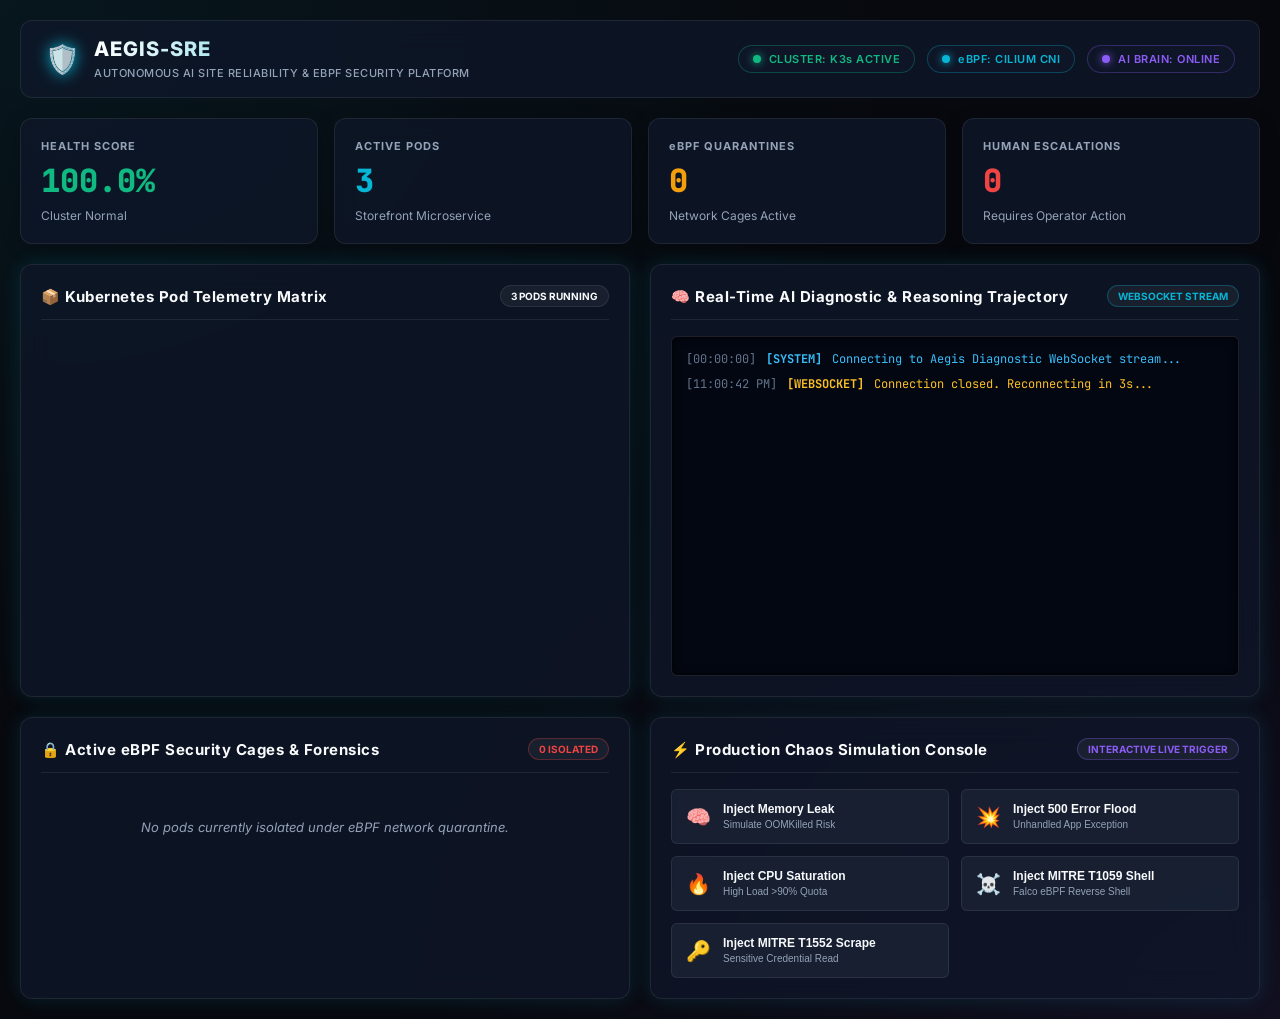
==== src/dashboard/static/index.html @ 8abac84c "feat(phase7): implement Masterpiece Command Center Dashboard with WebSockets, HITL Remediation Drawe" ====
<!DOCTYPE html>
<html lang="en">
<head>
    <meta charset="UTF-8">
    <meta name="viewport" content="width=device-width, initial-scale=1.0">
    <title>AEGIS-SRE // Mission Control Dashboard</title>
    <!-- Google Fonts -->
    <link rel="preconnect" href="https://fonts.googleapis.com">
    <link rel="preconnect" href="https://fonts.gstatic.com" crossorigin>
    <link href="https://fonts.googleapis.com/css2?family=Inter:wght@300;400;500;600;700;800&family=JetBrains+Mono:wght@400;500;600;700&display=swap" rel="stylesheet">
    <link rel="stylesheet" href="styles.css">
</head>
<body>
    <div class="app-container">
        <!-- Header & Mission Control Navigation -->
        <header class="navbar">
            <div class="brand">
                <div class="logo-icon">🛡️</div>
                <div class="brand-text">
                    <h1>AEGIS-SRE</h1>
                    <span>Autonomous AI Site Reliability & eBPF Security Platform</span>
                </div>
            </div>

            <div class="system-status-pills">
                <div class="status-pill status-healthy">
                    <span class="pulse-dot"></span> CLUSTER: K3s ACTIVE
                </div>
                <div class="status-pill status-ebpf">
                    <span class="pulse-dot"></span> eBPF: CILIUM CNI
                </div>
                <div class="status-pill status-brain">
                    <span class="pulse-dot"></span> AI BRAIN: ONLINE
                </div>
            </div>
        </header>

        <!-- Main Mission Control Grid -->
        <main class="dashboard-grid">
            
            <!-- Top Metric Scorecard Banner -->
            <section class="scorecard-banner">
                <div class="score-card">
                    <div class="card-label">HEALTH SCORE</div>
                    <div class="card-value emerald" id="val-health-score">100.0%</div>
                    <div class="card-subtext">Cluster Normal</div>
                </div>
                <div class="score-card">
                    <div class="card-label">ACTIVE PODS</div>
                    <div class="card-value cyan" id="val-active-pods">3</div>
                    <div class="card-subtext">Storefront Microservice</div>
                </div>
                <div class="score-card">
                    <div class="card-label">eBPF QUARANTINES</div>
                    <div class="card-value amber" id="val-quarantined-pods">0</div>
                    <div class="card-subtext">Network Cages Active</div>
                </div>
                <div class="score-card">
                    <div class="card-label">HUMAN ESCALATIONS</div>
                    <div class="card-value alert" id="val-escalations-count">0</div>
                    <div class="card-subtext" id="sub-escalations">Requires Operator Action</div>
                </div>
            </section>

            <!-- Column 1: Pod Telemetry Matrix -->
            <section class="panel pod-matrix-panel">
                <div class="panel-header">
                    <h2>📦 Kubernetes Pod Telemetry Matrix</h2>
                    <span class="badge" id="pod-count-badge">3 Pods Running</span>
                </div>
                <div class="pod-cards-container" id="pod-cards-list">
                    <!-- Dynamic Pod Cards Rendered via JS -->
                </div>
            </section>

            <!-- Column 2: Cyberpunk AI Diagnostic Terminal Stream -->
            <section class="panel terminal-panel">
                <div class="panel-header">
                    <h2>🧠 Real-Time AI Diagnostic & Reasoning Trajectory</h2>
                    <span class="badge badge-cyan">WebSocket Stream</span>
                </div>
                <div class="terminal-window" id="terminal-window">
                    <div class="terminal-log-line log-info">
                        <span class="log-time">[00:00:00]</span>
                        <span class="log-cat">[SYSTEM]</span>
                        <span class="log-msg">Connecting to Aegis Diagnostic WebSocket stream...</span>
                    </div>
                </div>
            </section>

            <!-- Bottom Row: Security Quarantine & Chaos Console -->
            <section class="panel quarantine-panel">
                <div class="panel-header">
                    <h2>🔒 Active eBPF Security Cages & Forensics</h2>
                    <span class="badge badge-red" id="quarantine-count-badge">0 Isolated</span>
                </div>
                <div class="quarantine-list" id="quarantine-list">
                    <div class="empty-state">No pods currently isolated under eBPF network quarantine.</div>
                </div>
            </section>

            <!-- Interactive Production Chaos Simulation Console -->
            <section class="panel chaos-console-panel">
                <div class="panel-header">
                    <h2>⚡ Production Chaos Simulation Console</h2>
                    <span class="badge badge-purple">Interactive Live Trigger</span>
                </div>
                <div class="chaos-buttons-grid">
                    <button class="chaos-btn chaos-oom" onclick="triggerChaos('oom')">
                        <span class="btn-icon">🧠</span>
                        <div class="btn-text">
                            <strong>Inject Memory Leak</strong>
                            <span>Simulate OOMKilled Risk</span>
                        </div>
                    </button>

                    <button class="chaos-btn chaos-http500" onclick="triggerChaos('http500')">
                        <span class="btn-icon">💥</span>
                        <div class="btn-text">
                            <strong>Inject 500 Error Flood</strong>
                            <span>Unhandled App Exception</span>
                        </div>
                    </button>

                    <button class="chaos-btn chaos-cpu" onclick="triggerChaos('cpu')">
                        <span class="btn-icon">🔥</span>
                        <div class="btn-text">
                            <strong>Inject CPU Saturation</strong>
                            <span>High Load >90% Quota</span>
                        </div>
                    </button>

                    <button class="chaos-btn chaos-shell" onclick="triggerChaos('t1059_shell')">
                        <span class="btn-icon">☠️</span>
                        <div class="btn-text">
                            <strong>Inject MITRE T1059 Shell</strong>
                            <span>Falco eBPF Reverse Shell</span>
                        </div>
                    </button>

                    <button class="chaos-btn chaos-creds" onclick="triggerChaos('t1552_credentials')">
                        <span class="btn-icon">🔑</span>
                        <div class="btn-text">
                            <strong>Inject MITRE T1552 Scrape</strong>
                            <span>Sensitive Credential Read</span>
                        </div>
                    </button>
                </div>
            </section>
        </main>
    </div>

    <!-- Hidden DFIR Forensics Modal Dialog -->
    <div class="modal-overlay" id="forensics-modal">
        <div class="modal-content glassmorphism">
            <div class="modal-header">
                <h2>🔎 Digital Forensics (DFIR) Snapshot</h2>
                <button class="close-btn" onclick="closeForensicsModal()">&times;</button>
            </div>
            <div class="modal-body" id="forensics-modal-body">
                <!-- Rendered dynamically -->
            </div>
        </div>
    </div>

    <!-- Hidden Human-in-the-Loop (HITL) Escalation & Remediation Control Drawer -->
    <div class="drawer-overlay" id="hitl-drawer-overlay" onclick="closeHITLDrawer()"></div>
    <div class="hitl-drawer glassmorphism" id="hitl-drawer">
        <div class="drawer-header">
            <div class="drawer-title">
                <span class="alert-icon">⚠️</span>
                <div>
                    <h2>HUMAN ESCALATION & REMEDIATION CONTROL</h2>
                    <span id="hitl-inc-id">Incident ID: INC-ESCALATION</span>
                </div>
            </div>
            <button class="close-btn" onclick="closeHITLDrawer()">&times;</button>
        </div>

        <div class="drawer-body">
            <!-- Escalation Summary -->
            <div class="drawer-section">
                <h3>📌 Incident Summary</h3>
                <div class="info-grid">
                    <div class="info-item">
                        <span class="info-label">Target Pod</span>
                        <span class="info-val cyan" id="hitl-pod-name">aegis-storefront-prod-1</span>
                    </div>
                    <div class="info-item">
                        <span class="info-label">Problem Classification</span>
                        <span class="info-val amber" id="hitl-problem-type">OPERATIONAL_BUG</span>
                    </div>
                    <div class="info-item">
                        <span class="info-label">AI Diagnostic Confidence</span>
                        <span class="info-val alert" id="hitl-confidence">0.45 (LOW)</span>
                    </div>
                    <div class="info-item">
                        <span class="info-label">Escalation Trigger Reason</span>
                        <span class="info-val" id="hitl-reason">Diagnostic confidence below 0.70 threshold.</span>
                    </div>
                </div>
            </div>

            <!-- Loki Log Trace -->
            <div class="drawer-section">
                <h3>📜 Loki Log & Telemetry Evidence</h3>
                <pre class="code-box" id="hitl-logs">[ERROR] Database connection pool exhausted on /api/v1/storefront</pre>
            </div>

            <!-- Process Tree Forensics -->
            <div class="drawer-section">
                <h3>🔍 Process & Socket Forensics</h3>
                <div id="hitl-forensics-container">
                    <pre class="code-box" id="hitl-forensics">PID 1: python app.py (root)</pre>
                </div>
            </div>

            <!-- Direct Human Remediation Dispatch Console -->
            <div class="drawer-section direct-action-section">
                <h3>🛠️ Direct Human Remediation Action Dispatcher</h3>
                <p>Select or specify the fixing action to execute directly on the Kubernetes cluster:</p>
                
                <div class="action-options-grid">
                    <button class="action-btn action-restart" onclick="executeHITLAction('RESTART_POD')">
                        🔄 Execute Rollout Restart
                    </button>
                    <button class="action-btn action-scale" onclick="executeHITLAction('SCALE_DEPLOYMENT')">
                        📈 Scale Deployment (+1 Replica)
                    </button>
                    <button class="action-btn action-unquarantine" onclick="executeHITLAction('UNQUARANTINE_POD')">
                        🔓 Remove eBPF Network Cage
                    </button>
                </div>

                <div class="custom-command-box">
                    <label for="hitl-custom-notes">Operator Resolution Notes / Audit Logs:</label>
                    <input type="text" id="hitl-custom-notes" placeholder="e.g. Verified DB connection restored manually. Approving restart." value="Manual operator resolution via HITL Control Drawer">
                </div>
            </div>
        </div>
    </div>

    <!-- Application JavaScript -->
    <script src="app.js"></script>
</body>
</html>
---- src/dashboard/static/styles.css ----
/* ==========================================================================
   AEGIS-SRE // MISSION CONTROL DASHBOARD MASTERPIECE STYLESHEET
   Design System: Dark Slate HSL, Glassmorphism, Neon Glows, Custom Micro-Animations
   ========================================================================== */

:root {
    /* Color Palette */
    --bg-dark: #07090E;
    --bg-panel: rgba(15, 23, 42, 0.75);
    --bg-panel-border: rgba(255, 255, 255, 0.08);
    --bg-card: rgba(30, 41, 59, 0.6);

    --color-text-main: #F8FAFC;
    --color-text-muted: #94A3B8;

    --neon-emerald: #10B981;
    --neon-cyan: #06B6D4;
    --neon-amber: #F59E0B;
    --neon-alert: #EF4444;
    --neon-purple: #8B5CF6;

    /* Fonts */
    --font-sans: 'Inter', -apple-system, BlinkMacSystemFont, sans-serif;
    --font-mono: 'JetBrains Mono', monospace;

    /* Spacing & Radii */
    --radius-sm: 6px;
    --radius-md: 12px;
    --radius-lg: 18px;
    --shadow-glow: 0 0 20px rgba(6, 182, 212, 0.15);
}

* {
    box-sizing: border-box;
    margin: 0;
    padding: 0;
}

body {
    background-color: var(--bg-dark);
    background-image: 
        radial-gradient(at 0% 0%, rgba(6, 182, 212, 0.08) 0px, transparent 50%),
        radial-gradient(at 100% 100%, rgba(139, 92, 246, 0.08) 0px, transparent 50%);
    color: var(--color-text-main);
    font-family: var(--font-sans);
    min-height: 100vh;
    padding: 20px;
    overflow-x: hidden;
}

/* App Layout Container */
.app-container {
    max-width: 1600px;
    margin: 0 auto;
    display: flex;
    flex-direction: column;
    gap: 20px;
}

/* Header & Navbar */
.navbar {
    display: flex;
    justify-content: space-between;
    align-items: center;
    padding: 16px 24px;
    background: var(--bg-panel);
    backdrop-filter: blur(16px);
    border: 1px solid var(--bg-panel-border);
    border-radius: var(--radius-md);
}

.brand {
    display: flex;
    align-items: center;
    gap: 14px;
}

.logo-icon {
    font-size: 28px;
    filter: drop-shadow(0 0 8px var(--neon-cyan));
}

.brand-text h1 {
    font-size: 20px;
    font-weight: 800;
    letter-spacing: 1px;
    background: linear-gradient(90deg, #FFFFFF, var(--neon-cyan));
    -webkit-background-clip: text;
    -webkit-text-fill-color: transparent;
}

.brand-text span {
    font-size: 11px;
    color: var(--color-text-muted);
    font-weight: 500;
    text-transform: uppercase;
    letter-spacing: 0.5px;
}

.system-status-pills {
    display: flex;
    gap: 12px;
}

.status-pill {
    display: flex;
    align-items: center;
    gap: 8px;
    padding: 6px 14px;
    border-radius: 20px;
    font-size: 11px;
    font-weight: 600;
    letter-spacing: 0.5px;
    background: rgba(15, 23, 42, 0.8);
    border: 1px solid var(--bg-panel-border);
}

.status-healthy { color: var(--neon-emerald); border-color: rgba(16, 185, 129, 0.3); }
.status-ebpf { color: var(--neon-cyan); border-color: rgba(6, 182, 212, 0.3); }
.status-brain { color: var(--neon-purple); border-color: rgba(139, 92, 246, 0.3); }

.pulse-dot {
    width: 8px;
    height: 8px;
    border-radius: 50%;
    background-color: currentColor;
    box-shadow: 0 0 8px currentColor;
    animation: pulse 2s infinite;
}

@keyframes pulse {
    0% { opacity: 1; transform: scale(1); }
    50% { opacity: 0.4; transform: scale(0.85); }
    100% { opacity: 1; transform: scale(1); }
}

/* Dashboard Grid Layout */
.dashboard-grid {
    display: grid;
    grid-template-columns: 1fr 1fr;
    gap: 20px;
}

/* Scorecard Banner */
.scorecard-banner {
    grid-column: 1 / -1;
    display: grid;
    grid-template-columns: repeat(4, 1fr);
    gap: 16px;
}

.score-card {
    background: var(--bg-panel);
    backdrop-filter: blur(12px);
    border: 1px solid var(--bg-panel-border);
    border-radius: var(--radius-md);
    padding: 20px;
    display: flex;
    flex-direction: column;
    gap: 6px;
    box-shadow: 0 4px 20px rgba(0, 0, 0, 0.2);
    transition: transform 0.2s ease, border-color 0.2s ease;
}

.score-card:hover {
    transform: translateY(-2px);
    border-color: rgba(255, 255, 255, 0.2);
}

.card-label {
    font-size: 11px;
    font-weight: 700;
    color: var(--color-text-muted);
    letter-spacing: 1px;
}

.card-value {
    font-size: 32px;
    font-weight: 800;
    font-family: var(--font-mono);
}

.card-subtext {
    font-size: 12px;
    color: var(--color-text-muted);
}

.emerald { color: var(--neon-emerald); }
.cyan { color: var(--neon-cyan); }
.amber { color: var(--neon-amber); }
.alert { color: var(--neon-alert); }

/* Panel Wrappers */
.panel {
    background: var(--bg-panel);
    backdrop-filter: blur(16px);
    border: 1px solid var(--bg-panel-border);
    border-radius: var(--radius-md);
    padding: 20px;
    display: flex;
    flex-direction: column;
    gap: 16px;
    box-shadow: var(--shadow-glow);
}

.panel-header {
    display: flex;
    justify-content: space-between;
    align-items: center;
    border-bottom: 1px solid var(--bg-panel-border);
    padding-bottom: 12px;
}

.panel-header h2 {
    font-size: 15px;
    font-weight: 700;
    letter-spacing: 0.5px;
}

.badge {
    padding: 4px 10px;
    border-radius: 12px;
    font-size: 10px;
    font-weight: 700;
    text-transform: uppercase;
    background: rgba(255, 255, 255, 0.05);
    border: 1px solid var(--bg-panel-border);
}

.badge-cyan { color: var(--neon-cyan); border-color: rgba(6, 182, 212, 0.3); }
.badge-red { color: var(--neon-alert); border-color: rgba(239, 68, 68, 0.3); }
.badge-purple { color: var(--neon-purple); border-color: rgba(139, 92, 246, 0.3); }

/* Pod Cards Grid */
.pod-cards-container {
    display: flex;
    flex-direction: column;
    gap: 12px;
}

.pod-card {
    background: var(--bg-card);
    border: 1px solid var(--bg-panel-border);
    border-radius: var(--radius-sm);
    padding: 16px;
    display: flex;
    flex-direction: column;
    gap: 12px;
    transition: all 0.2s ease;
}

.pod-card:hover {
    border-color: rgba(6, 182, 212, 0.4);
    background: rgba(30, 41, 59, 0.8);
}

.pod-header {
    display: flex;
    justify-content: space-between;
    align-items: center;
}

.pod-name {
    font-size: 14px;
    font-weight: 700;
    font-family: var(--font-mono);
}

.pod-metrics {
    display: grid;
    grid-template-columns: repeat(3, 1fr);
    gap: 12px;
}

.metric-bar-group {
    display: flex;
    flex-direction: column;
    gap: 4px;
}

.bar-label {
    font-size: 10px;
    color: var(--color-text-muted);
    display: flex;
    justify-content: space-between;
}

.progress-track {
    height: 6px;
    background: rgba(255, 255, 255, 0.1);
    border-radius: 3px;
    overflow: hidden;
}

.progress-fill {
    height: 100%;
    background: var(--neon-cyan);
    border-radius: 3px;
    transition: width 0.4s ease;
}

/* Terminal Log Stream */
.terminal-window {
    background: #030712;
    border: 1px solid rgba(255, 255, 255, 0.1);
    border-radius: var(--radius-sm);
    padding: 14px;
    height: 340px;
    overflow-y: auto;
    font-family: var(--font-mono);
    font-size: 12px;
    display: flex;
    flex-direction: column;
    gap: 8px;
    box-shadow: inset 0 0 10px rgba(0,0,0,0.8);
}

.terminal-log-line {
    display: flex;
    gap: 10px;
    line-height: 1.4;
}

.log-time { color: #64748B; }
.log-cat { font-weight: 700; }

.log-info { color: #38BDF8; }
.log-warn { color: #FBBF24; }
.log-alert { color: #F87171; }
.log-success { color: #34D399; }

/* Quarantine List */
.quarantine-panel {
    grid-column: 1 / 2;
}

.quarantine-list {
    display: flex;
    flex-direction: column;
    gap: 10px;
}

.quarantine-item {
    background: rgba(239, 68, 68, 0.08);
    border: 1px solid rgba(239, 68, 68, 0.3);
    border-radius: var(--radius-sm);
    padding: 14px;
    display: flex;
    justify-content: space-between;
    align-items: center;
}

.empty-state {
    text-align: center;
    padding: 30px;
    color: var(--color-text-muted);
    font-size: 13px;
    font-style: italic;
}

/* Chaos Console Panel */
.chaos-console-panel {
    grid-column: 2 / 3;
}

.chaos-buttons-grid {
    display: grid;
    grid-template-columns: repeat(2, 1fr);
    gap: 12px;
}

.chaos-btn {
    background: var(--bg-card);
    border: 1px solid var(--bg-panel-border);
    border-radius: var(--radius-sm);
    padding: 12px 14px;
    display: flex;
    align-items: center;
    gap: 12px;
    color: var(--color-text-main);
    cursor: pointer;
    transition: all 0.2s ease;
    text-align: left;
}

.chaos-btn:hover {
    transform: translateY(-2px);
    border-color: var(--neon-cyan);
    box-shadow: 0 4px 14px rgba(6, 182, 212, 0.2);
}

.btn-icon {
    font-size: 20px;
}

.btn-text strong {
    display: block;
    font-size: 12px;
    font-weight: 700;
}

.btn-text span {
    font-size: 10px;
    color: var(--color-text-muted);
}

/* Forensics Modal Dialog */
.modal-overlay {
    position: fixed;
    top: 0;
    left: 0;
    width: 100vw;
    height: 100vh;
    background: rgba(0, 0, 0, 0.75);
    backdrop-filter: blur(8px);
    display: none;
    justify-content: center;
    align-items: center;
    z-index: 999;
}

.modal-content {
    background: var(--bg-dark);
    border: 1px solid var(--neon-cyan);
    border-radius: var(--radius-md);
    width: 750px;
    max-width: 90vw;
    max-height: 85vh;
    display: flex;
    flex-direction: column;
    box-shadow: 0 0 40px rgba(6, 182, 212, 0.3);
}

.modal-header {
    display: flex;
    justify-content: space-between;
    align-items: center;
    padding: 16px 20px;
    border-bottom: 1px solid var(--bg-panel-border);
}

.modal-body {
    padding: 20px;
    overflow-y: auto;
    display: flex;
    flex-direction: column;
    gap: 16px;
    font-family: var(--font-mono);
}

.code-box {
    background: #030712;
    border: 1px solid rgba(255, 255, 255, 0.1);
    padding: 12px;
    border-radius: var(--radius-sm);
    font-size: 11px;
    color: #38BDF8;
    overflow-x: auto;
}

.close-btn {
    background: none;
    border: none;
    color: var(--color-text-muted);
    font-size: 24px;
    cursor: pointer;
}

.close-btn:hover { color: var(--color-text-main); }

/* Human-in-the-Loop (HITL) Sliding Side Drawer */
.drawer-overlay {
    position: fixed;
    top: 0;
    left: 0;
    width: 100vw;
    height: 100vh;
    background: rgba(0, 0, 0, 0.6);
    backdrop-filter: blur(4px);
    display: none;
    z-index: 1000;
}

.hitl-drawer {
    position: fixed;
    top: 0;
    right: -600px;
    width: 550px;
    height: 100vh;
    background: #0B0F19;
    border-left: 2px solid var(--neon-amber);
    box-shadow: -10px 0 40px rgba(0, 0, 0, 0.8);
    display: flex;
    flex-direction: column;
    z-index: 1001;
    transition: right 0.35s cubic-bezier(0.16, 1, 0.3, 1);
}

.hitl-drawer.open {
    right: 0;
}

.drawer-header {
    display: flex;
    justify-content: space-between;
    align-items: center;
    padding: 20px;
    border-bottom: 1px solid var(--bg-panel-border);
    background: rgba(245, 158, 11, 0.05);
}

.drawer-title {
    display: flex;
    align-items: center;
    gap: 12px;
}

.alert-icon { font-size: 24px; }

.drawer-title h2 {
    font-size: 14px;
    font-weight: 800;
    color: var(--neon-amber);
    letter-spacing: 0.5px;
}

.drawer-title span {
    font-size: 11px;
    color: var(--color-text-muted);
    font-family: var(--font-mono);
}

.drawer-body {
    padding: 20px;
    overflow-y: auto;
    display: flex;
    flex-direction: column;
    gap: 20px;
}

.drawer-section h3 {
    font-size: 12px;
    font-weight: 700;
    color: var(--color-text-muted);
    text-transform: uppercase;
    letter-spacing: 0.5px;
    margin-bottom: 10px;
}

.info-grid {
    display: grid;
    grid-template-columns: 1fr 1fr;
    gap: 10px;
    background: var(--bg-card);
    padding: 12px;
    border-radius: var(--radius-sm);
}

.info-item {
    display: flex;
    flex-direction: column;
    gap: 2px;
}

.info-label {
    font-size: 10px;
    color: var(--color-text-muted);
}

.info-val {
    font-size: 12px;
    font-weight: 700;
    font-family: var(--font-mono);
}

.direct-action-section {
    background: rgba(16, 185, 129, 0.05);
    border: 1px solid rgba(16, 185, 129, 0.2);
    padding: 16px;
    border-radius: var(--radius-sm);
    display: flex;
    flex-direction: column;
    gap: 12px;
}

.action-options-grid {
    display: flex;
    flex-direction: column;
    gap: 8px;
}

.action-btn {
    padding: 10px 14px;
    border-radius: var(--radius-sm);
    font-weight: 700;
    font-size: 12px;
    cursor: pointer;
    border: 1px solid transparent;
    transition: all 0.2s ease;
    text-align: left;
}

.action-restart { background: rgba(56, 189, 248, 0.15); color: #38BDF8; border-color: rgba(56, 189, 248, 0.3); }
.action-scale { background: rgba(52, 211, 153, 0.15); color: #34D399; border-color: rgba(52, 211, 153, 0.3); }
.action-unquarantine { background: rgba(251, 191, 36, 0.15); color: #FBBF24; border-color: rgba(251, 191, 36, 0.3); }

.action-btn:hover {
    transform: translateX(4px);
    filter: brightness(1.2);
}

.custom-command-box {
    display: flex;
    flex-direction: column;
    gap: 6px;
}

.custom-command-box label {
    font-size: 11px;
    color: var(--color-text-muted);
}

.custom-command-box input {
    background: #030712;
    border: 1px solid var(--bg-panel-border);
    padding: 8px 12px;
    border-radius: var(--radius-sm);
    color: var(--color-text-main);
    font-family: var(--font-mono);
    font-size: 11px;
}
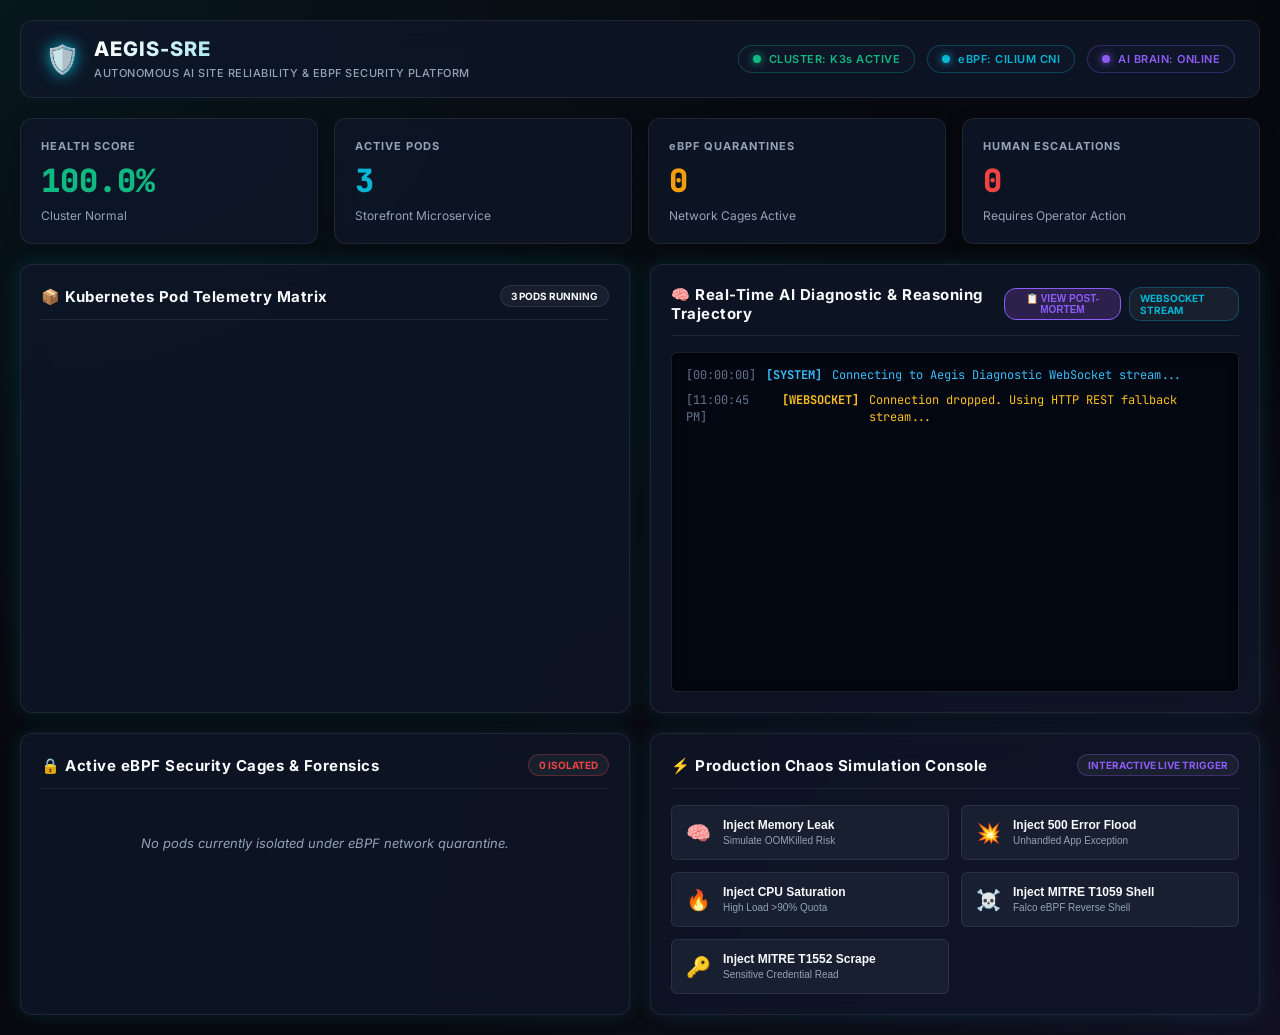
==== commit eab24996: "feat(dashboard): implement automated SRE post-mortem generation and UI modal viewer - Add GET /api/v" ====
--- a/src/dashboard/static/index.html
+++ b/src/dashboard/static/index.html
@@ -77,7 +77,10 @@
             <section class="panel terminal-panel">
                 <div class="panel-header">
                     <h2>🧠 Real-Time AI Diagnostic & Reasoning Trajectory</h2>
-                    <span class="badge badge-cyan">WebSocket Stream</span>
+                    <div style="display: flex; gap: 8px; align-items: center;">
+                        <button class="badge badge-purple" style="cursor: pointer; border: 1px solid var(--neon-purple); background: rgba(168, 85, 247, 0.2);" onclick="viewLatestPostMortem()">📋 View Post-Mortem</button>
+                        <span class="badge badge-cyan">WebSocket Stream</span>
+                    </div>
                 </div>
                 <div class="terminal-window" id="terminal-window">
                     <div class="terminal-log-line log-info">
@@ -159,6 +162,22 @@
             </div>
             <div class="modal-body" id="forensics-modal-body">
                 <!-- Rendered dynamically -->
+            </div>
+        </div>
+    </div>
+
+    <!-- SRE Incident Post-Mortem Modal Dialog -->
+    <div class="modal-overlay" id="postmortem-modal">
+        <div class="modal-content glassmorphism" style="max-width: 850px;">
+            <div class="modal-header">
+                <h2>📋 Autonomous Incident Post-Mortem Report</h2>
+                <div style="display: flex; gap: 8px; align-items: center;">
+                    <button class="badge badge-cyan" style="cursor: pointer; padding: 4px 8px;" onclick="copyPostMortemMarkdown()">📋 Copy Markdown</button>
+                    <button class="close-btn" onclick="closePostMortemModal()">&times;</button>
+                </div>
+            </div>
+            <div class="modal-body" id="postmortem-modal-body" style="overflow-y: auto; max-height: 70vh;">
+                <pre class="code-box" id="postmortem-content" style="white-space: pre-wrap; font-family: 'JetBrains Mono', monospace; font-size: 13px;"></pre>
             </div>
         </div>
     </div>
